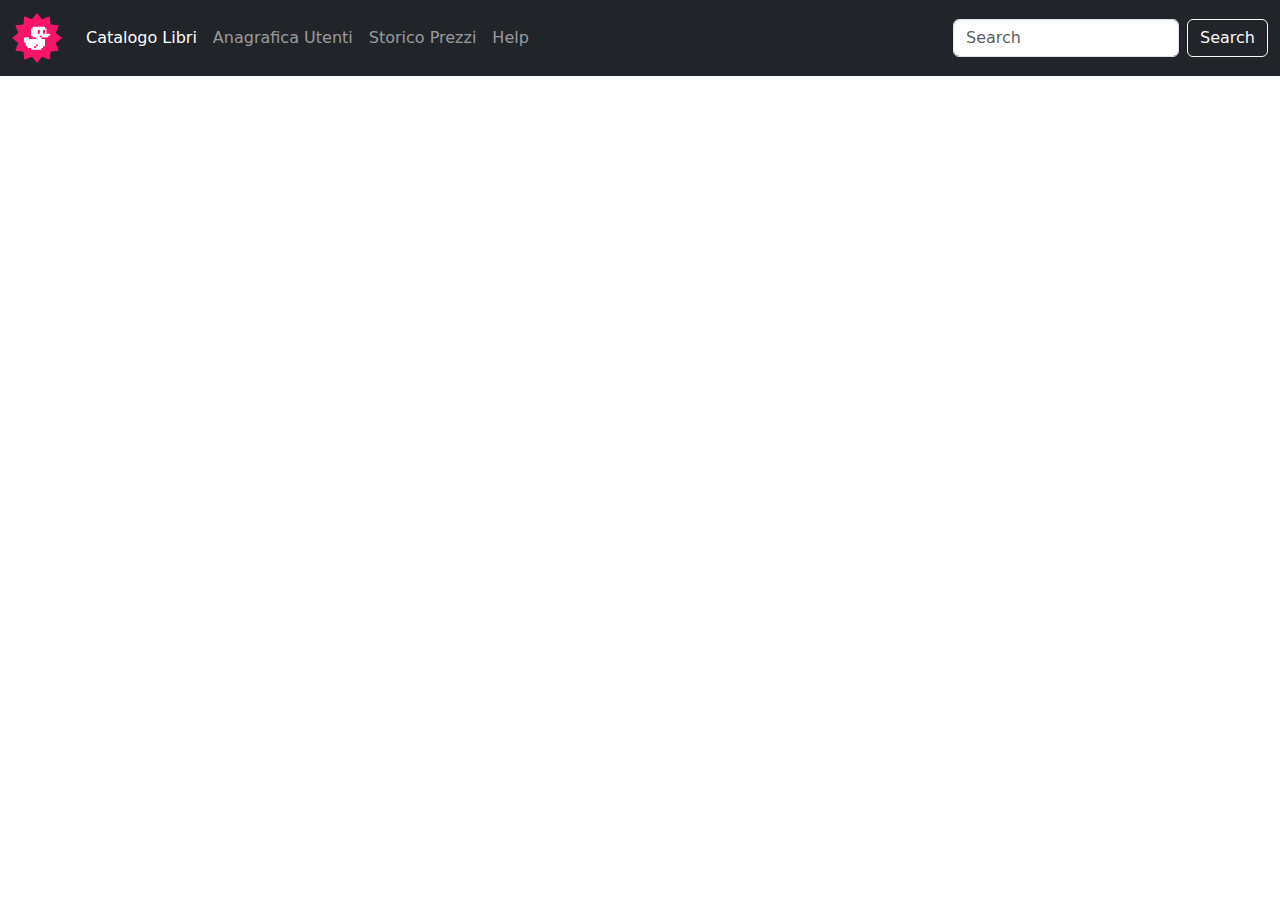
==== index.html @ e8dc895c "feat: added header" ====
<!DOCTYPE html>
<html lang="en">

<head>
    <meta charset="UTF-8">
    <meta name="viewport" content="width=device-width, initial-scale=1.0">
    <title>Bootstrap Dashboard</title>

    <!-- Bootstrap Style Sheet-->
    <link href="https://cdn.jsdelivr.net/npm/bootstrap@5.3.3/dist/css/bootstrap.min.css" rel="stylesheet"
        integrity="sha384-QWTKZyjpPEjISv5WaRU9OFeRpok6YctnYmDr5pNlyT2bRjXh0JMhjY6hW+ALEwIH" crossorigin="anonymous">
    <!-- My Style Sheet-->
    <link rel="stylesheet" href="css/style.css">
</head>

<body>

    <header>
        <nav class="navbar navbar-expand-lg bg-dark navbar-dark">
            <div class="container-fluid">
                <a class="navbar-brand" href="#"><img class="ac-w-logo" src="img/duck.png" alt="logo"></a>
                <button class="navbar-toggler" type="button" data-bs-toggle="collapse"
                    data-bs-target="#navbarSupportedContent" aria-controls="navbarSupportedContent"
                    aria-expanded="false" aria-label="Toggle navigation">
                    <span class="navbar-toggler-icon"></span>
                </button>
                <div class="collapse navbar-collapse" id="navbarSupportedContent">
                    <ul class="navbar-nav me-auto mb-2 mb-lg-0">
                        <li class="nav-item">
                            <a class="nav-link active" aria-current="page" href="#">Catalogo Libri</a>
                        </li>
                        <li class="nav-item">
                            <a class="nav-link" href="#">Anagrafica Utenti</a>
                        </li>
                        <li class="nav-item">
                            <a class="nav-link">Storico Prezzi</a>
                        </li>
                        <li class="nav-item">
                            <a class="nav-link">Help</a>
                        </li>
                    </ul>
                    <form class="d-flex" role="search">
                        <input class="form-control me-2" type="search" placeholder="Search" aria-label="Search">
                        <button class="btn btn-outline-light" type="submit">Search</button>
                    </form>
                </div>
            </div>
        </nav>

    </header>

    <main></main>


    <script src="https://cdn.jsdelivr.net/npm/bootstrap@5.3.3/dist/js/bootstrap.bundle.min.js"
        integrity="sha384-YvpcrYf0tY3lHB60NNkmXc5s9fDVZLESaAA55NDzOxhy9GkcIdslK1eN7N6jIeHz"
        crossorigin="anonymous"></script>
</body>

</html>
---- css/style.css ----
.ac-w-logo{
    width: 50px;
}
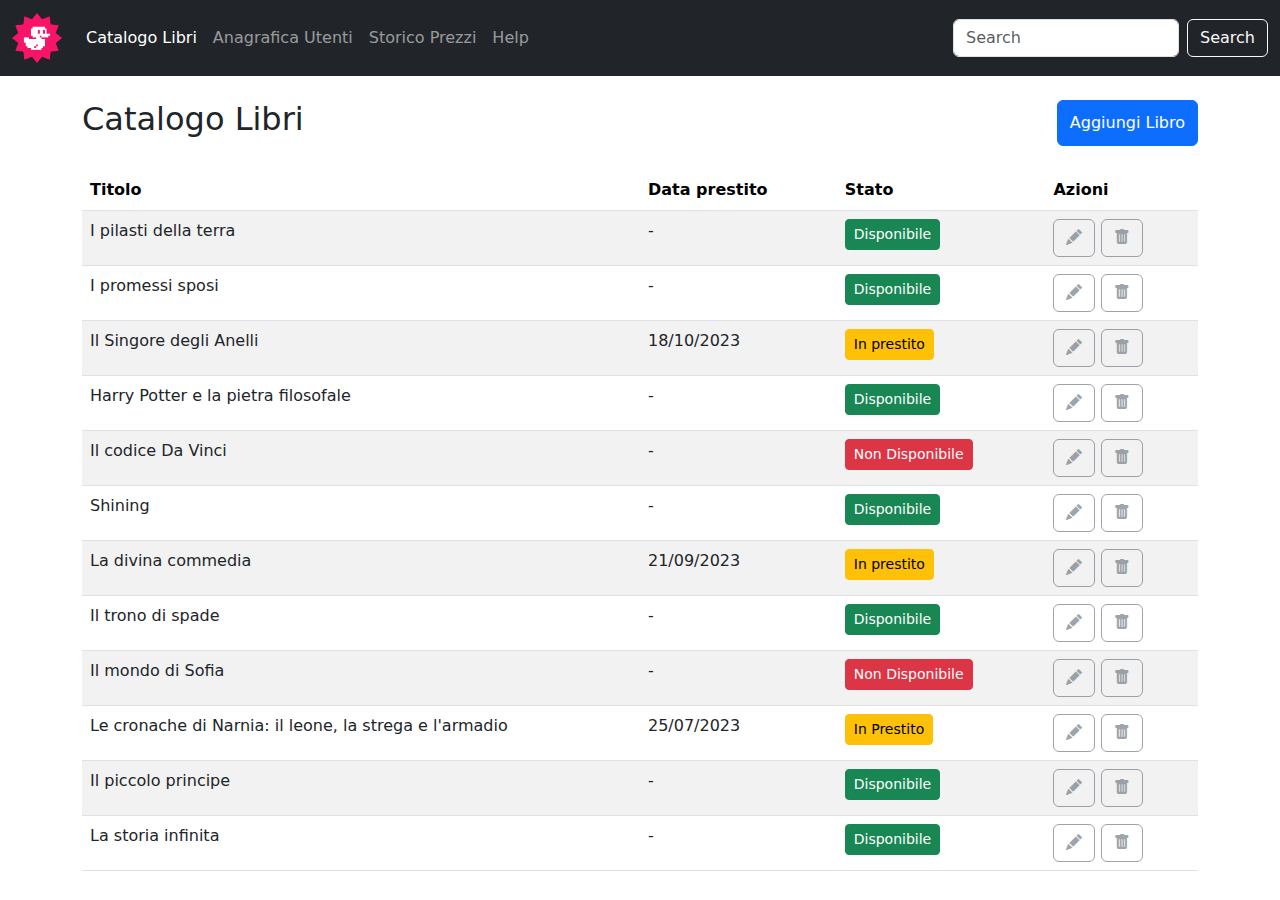
==== commit 2ed0bc69: "feat: added table in main" ====
--- a/index.html
+++ b/index.html
@@ -9,12 +9,16 @@
     <!-- Bootstrap Style Sheet-->
     <link href="https://cdn.jsdelivr.net/npm/bootstrap@5.3.3/dist/css/bootstrap.min.css" rel="stylesheet"
         integrity="sha384-QWTKZyjpPEjISv5WaRU9OFeRpok6YctnYmDr5pNlyT2bRjXh0JMhjY6hW+ALEwIH" crossorigin="anonymous">
+    <!-- Bootstrap Icon -->
+
+    <link rel="stylesheet" href="https://cdn.jsdelivr.net/npm/bootstrap-icons/font/bootstrap-icons.css">
     <!-- My Style Sheet-->
     <link rel="stylesheet" href="css/style.css">
 </head>
 
 <body>
 
+    <!-- Header con una navbar component di bootstrap, l'altezza è regolata dalla dimensione del logo con la classe personalizzata ac-w-logo -->
     <header>
         <nav class="navbar navbar-expand-lg bg-dark navbar-dark">
             <div class="container-fluid">
@@ -46,10 +50,168 @@
                 </div>
             </div>
         </nav>
-
     </header>
 
-    <main></main>
+
+    <!-- Main è composta da una lista e due elementi "TODO" e "F.A.Q."-->
+    <main>
+        <section class="my-4">
+            <div class="container">
+                <div class="d-flex justify-content-between">
+                    <h2 class="fw-normal">Catalogo Libri</h2>
+                    <button type="button" class="btn btn-primary">Aggiungi Libro</button>
+                </div>
+            </div>
+        </section>
+
+        <div class="container">
+            <table class="table table-striped">
+                <thead>
+                    <tr>
+                        <th scope="col">Titolo</th>
+                        <th class="d-none d-md-table-cell" scope="col">Data prestito</th>
+                        <th scope="col">Stato</th>
+                        <th scope="col">Azioni</th>
+                    </tr>
+                </thead>
+                <tbody class="fw-normal">
+                    <tr>
+                        <th class="text-dark fw-normal w-50" scope="row">I pilasti della terra</th>
+                        <td class="d-none d-md-table-cell text-dark fw-normal">-</td>
+                        <td><button type="button" class="btn btn-sm btn-success">Disponibile</button></td>
+                        <td>
+                            <button type="button" class="btn btn-outline-secondary" disabled><i
+                                    class="bi bi-pencil-fill"></i></button>
+                            <button type="button" class="btn btn-outline-secondary" disabled><i
+                                    class="bi bi-trash-fill"></i></button>
+                        </td>
+                    </tr>
+                    <tr>
+                        <th class="text-dark fw-normal w-50" scope="row">I promessi sposi</th>
+                        <td class="d-none d-md-table-cell text-dark fw-normal">-</td>
+                        <td><button type="button" class="btn btn-sm btn-success">Disponibile</button></td>
+                        <td>
+                            <button type="button" class="btn btn-outline-secondary" disabled><i
+                                    class="bi bi-pencil-fill"></i></button>
+                            <button type="button" class="btn btn-outline-secondary" disabled><i
+                                    class="bi bi-trash-fill"></i></button>
+                        </td>
+                    </tr>
+                    <tr>
+                        <th class="text-dark fw-normal w-50" scope="row">Il Singore degli Anelli</th>
+                        <td class="d-none d-md-table-cell text-dark fw-normal">18/10/2023</td>
+                        <td><button type="button" class="btn btn-sm btn-warning">In prestito</button></td>
+                        <td>
+                            <button type="button" class="btn btn-outline-secondary" disabled><i
+                                    class="bi bi-pencil-fill"></i></button>
+                            <button type="button" class="btn btn-outline-secondary" disabled><i
+                                    class="bi bi-trash-fill"></i></button>
+                        </td>
+                    </tr>
+                    <tr>
+                        <th class="text-dark fw-normal w-50" scope="row">Harry Potter e la pietra filosofale</th>
+                        <td class="d-none d-md-table-cell text-dark fw-normal">-</td>
+                        <td><button type="button" class="btn btn-sm btn-success">Disponibile</button></td>
+                        <td>
+                            <button type="button" class="btn btn-outline-secondary" disabled><i
+                                    class="bi bi-pencil-fill"></i></button>
+                            <button type="button" class="btn btn-outline-secondary" disabled><i
+                                    class="bi bi-trash-fill"></i></button>
+                        </td>
+                    </tr>
+                    <tr>
+                        <th class="text-dark fw-normal w-50" scope="row">Il codice Da Vinci</th>
+                        <td class="d-none d-md-table-cell text-dark fw-normal">-</td>
+                        <td><button type="button" class="btn btn-sm btn-danger">Non Disponibile</button></td>
+                        <td>
+                            <button type="button" class="btn btn-outline-secondary" disabled><i
+                                    class="bi bi-pencil-fill"></i></button>
+                            <button type="button" class="btn btn-outline-secondary" disabled><i
+                                    class="bi bi-trash-fill"></i></button>
+                        </td>
+                    </tr>
+                    <tr>
+                        <th class="text-dark fw-normal w-50" scope="row">Shining</th>
+                        <td class="d-none d-md-table-cell text-dark fw-normal">-</td>
+                        <td><button type="button" class="btn btn-sm btn-success">Disponibile</button></td>
+                        <td>
+                            <button type="button" class="btn btn-outline-secondary" disabled><i
+                                    class="bi bi-pencil-fill"></i></button>
+                            <button type="button" class="btn btn-outline-secondary" disabled><i
+                                    class="bi bi-trash-fill"></i></button>
+                        </td>
+                    </tr>
+                    <tr>
+                        <th class="text-dark fw-normal w-50" scope="row">La divina commedia</th>
+                        <td class="d-none d-md-table-cell text-dark fw-normal">21/09/2023</td>
+                        <td><button type="button" class="btn btn-sm btn-warning">In prestito</button></td>
+                        <td>
+                            <button type="button" class="btn btn-outline-secondary" disabled><i
+                                    class="bi bi-pencil-fill"></i></button>
+                            <button type="button" class="btn btn-outline-secondary" disabled><i
+                                    class="bi bi-trash-fill"></i></button>
+                        </td>
+                    </tr>
+                    <tr>
+                        <th class="text-dark fw-normal w-50" scope="row">Il trono di spade</th>
+                        <td class="d-none d-md-table-cell text-dark fw-normal">-</td>
+                        <td><button type="button" class="btn btn-sm btn-success">Disponibile</button></td>
+                        <td>
+                            <button type="button" class="btn btn-outline-secondary" disabled><i
+                                    class="bi bi-pencil-fill"></i></button>
+                            <button type="button" class="btn btn-outline-secondary" disabled><i
+                                    class="bi bi-trash-fill"></i></button>
+                        </td>
+                    </tr>
+                    <tr>
+                        <th class="text-dark fw-normal w-50" scope="row">Il mondo di Sofia</th>
+                        <td class="d-none d-md-table-cell text-dark fw-normal">-</td>
+                        <td><button type="button" class="btn btn-sm btn-danger">Non Disponibile</button></td>
+                        <td>
+                            <button type="button" class="btn btn-outline-secondary" disabled><i
+                                    class="bi bi-pencil-fill"></i></button>
+                            <button type="button" class="btn btn-outline-secondary" disabled><i
+                                    class="bi bi-trash-fill"></i></button>
+                        </td>
+                    </tr>
+                    <tr>
+                        <th class="text-dark fw-normal w-50" scope="row">Le cronache di Narnia: il leone, la strega e l'armadio</th>
+                        <td class="d-none d-md-table-cell text-dark fw-normal">25/07/2023</td>
+                        <td><button type="button" class="btn btn-sm btn-warning">In Prestito</button></td>
+                        <td>
+                            <button type="button" class="btn btn-outline-secondary" disabled><i
+                                    class="bi bi-pencil-fill"></i></button>
+                            <button type="button" class="btn btn-outline-secondary" disabled><i
+                                    class="bi bi-trash-fill"></i></button>
+                        </td>
+                    </tr>
+                    <tr>
+                        <th class="text-dark fw-normal w-50" scope="row">Il piccolo principe</th>
+                        <td class="d-none d-md-table-cell text-dark fw-normal">-</td>
+                        <td><button type="button" class="btn btn-sm btn-success">Disponibile</button></td>
+                        <td>
+                            <button type="button" class="btn btn-outline-secondary" disabled><i
+                                    class="bi bi-pencil-fill"></i></button>
+                            <button type="button" class="btn btn-outline-secondary" disabled><i
+                                    class="bi bi-trash-fill"></i></button>
+                        </td>
+                    </tr>
+                    <tr>
+                        <th class="text-dark fw-normal w-50" scope="row">La storia infinita</th>
+                        <td class="d-none d-md-table-cell text-dark fw-normal">-</td>
+                        <td><button type="button" class="btn btn-sm btn-success">Disponibile</button></td>
+                        <td>
+                            <button type="button" class="btn btn-outline-secondary" disabled><i
+                                    class="bi bi-pencil-fill"></i></button>
+                            <button type="button" class="btn btn-outline-secondary" disabled><i
+                                    class="bi bi-trash-fill"></i></button>
+                        </td>
+                    </tr>
+                </tbody>
+            </table>
+        </div>
+
+    </main>
 
 
     <script src="https://cdn.jsdelivr.net/npm/bootstrap@5.3.3/dist/js/bootstrap.bundle.min.js"
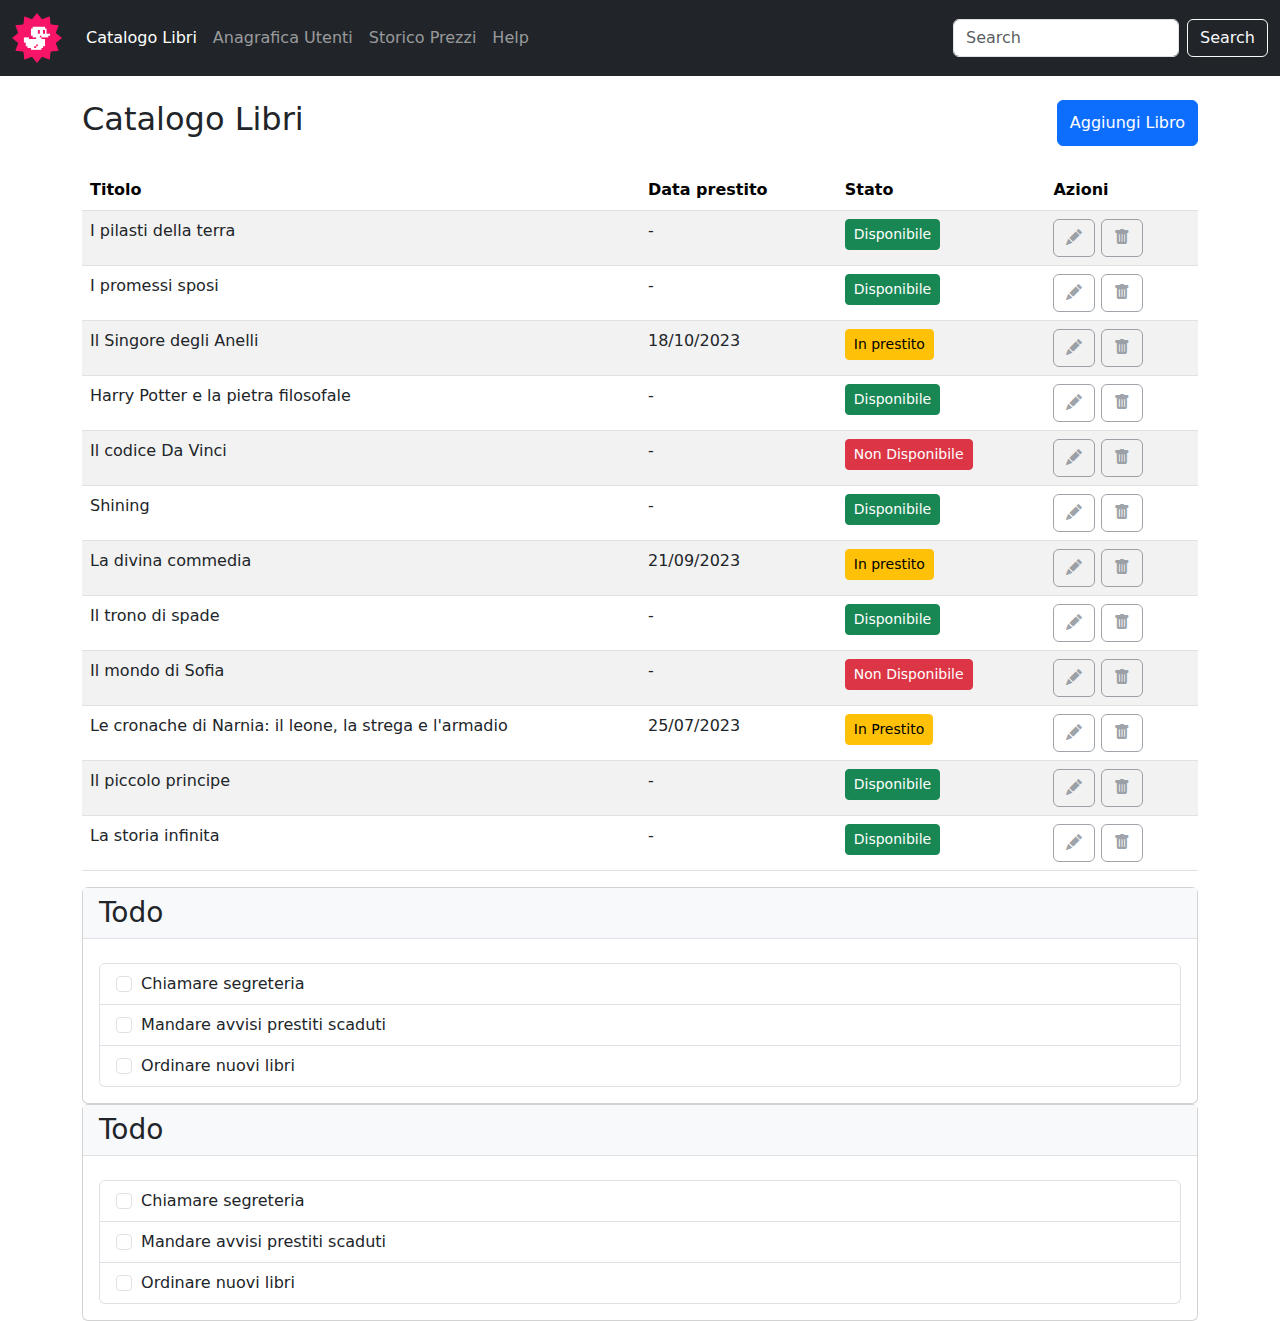
==== commit 5764af11: "feat: added todo section" ====
--- a/index.html
+++ b/index.html
@@ -64,6 +64,7 @@
             </div>
         </section>
 
+        <!--Tabella-->
         <div class="container">
             <table class="table table-striped">
                 <thead>
@@ -175,7 +176,8 @@
                         </td>
                     </tr>
                     <tr>
-                        <th class="text-dark fw-normal w-50" scope="row">Le cronache di Narnia: il leone, la strega e l'armadio</th>
+                        <th class="text-dark fw-normal w-50" scope="row">Le cronache di Narnia: il leone, la strega e
+                            l'armadio</th>
                         <td class="d-none d-md-table-cell text-dark fw-normal">25/07/2023</td>
                         <td><button type="button" class="btn btn-sm btn-warning">In Prestito</button></td>
                         <td>
@@ -210,6 +212,60 @@
                 </tbody>
             </table>
         </div>
+
+        <!--Todo-->
+        <section>
+            <div class="container">
+                <div class="card">
+                    <h3 class="px-3 py-2 bg-body-tertiary border-bottom">Todo</h3>
+                    <div class="card-body">
+                        <ul class="list-group">
+                            <li class="list-group-item">
+                                <input class="form-check-input me-1" type="checkbox" value="" id="firstCheckbox">
+                                <label class="form-check-label" for="firstCheckbox">Chiamare segreteria</label>
+                            </li>
+                            <li class="list-group-item">
+                                <input class="form-check-input me-1" type="checkbox" value="" id="secondCheckbox">
+                                <label class="form-check-label" for="secondCheckbox">Mandare avvisi prestiti
+                                    scaduti</label>
+                            </li>
+                            <li class="list-group-item">
+                                <input class="form-check-input me-1" type="checkbox" value="" id="thirdCheckbox">
+                                <label class="form-check-label" for="thirdCheckbox">Ordinare nuovi libri</label>
+                            </li>
+                        </ul>
+                    </div>
+                </div>
+            </div>
+        </section>
+
+        <!--FAQ-->
+
+        <section>
+            <div class="container">
+                <div class="card">
+                    <h3 class="px-3 py-2 bg-body-tertiary border-bottom">Todo</h3>
+                    <div class="card-body">
+                        <ul class="list-group">
+                            <li class="list-group-item">
+                                <input class="form-check-input me-1" type="checkbox" value="" id="firstCheckbox">
+                                <label class="form-check-label" for="firstCheckbox">Chiamare segreteria</label>
+                            </li>
+                            <li class="list-group-item">
+                                <input class="form-check-input me-1" type="checkbox" value="" id="secondCheckbox">
+                                <label class="form-check-label" for="secondCheckbox">Mandare avvisi prestiti
+                                    scaduti</label>
+                            </li>
+                            <li class="list-group-item">
+                                <input class="form-check-input me-1" type="checkbox" value="" id="thirdCheckbox">
+                                <label class="form-check-label" for="thirdCheckbox">Ordinare nuovi libri</label>
+                            </li>
+                        </ul>
+                    </div>
+                </div>
+            </div>
+        </section>
+
 
     </main>
 
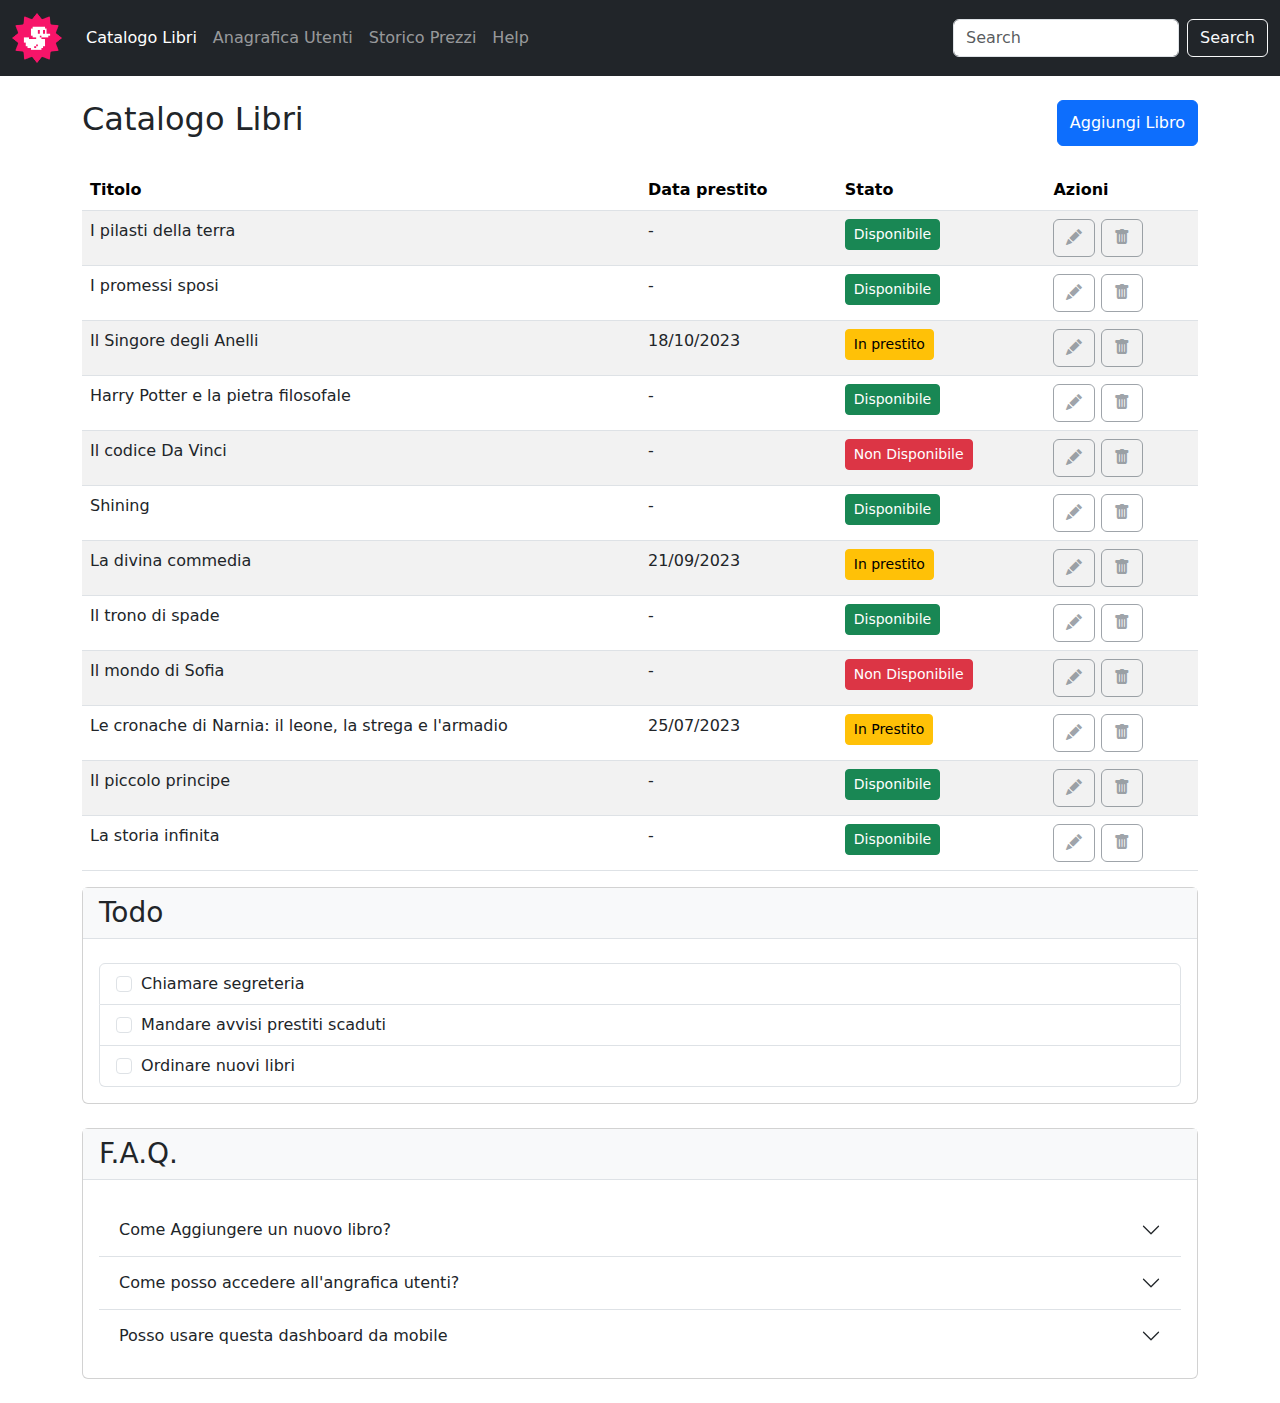
==== commit 1a2e5ec8: "feat: added f.a.q section" ====
--- a/index.html
+++ b/index.html
@@ -217,7 +217,7 @@
         <section>
             <div class="container">
                 <div class="card">
-                    <h3 class="px-3 py-2 bg-body-tertiary border-bottom">Todo</h3>
+                    <h3 class="px-3 py-2 bg-body-tertiary border-bottom fw-normal">Todo</h3>
                     <div class="card-body">
                         <ul class="list-group">
                             <li class="list-group-item">
@@ -241,26 +241,43 @@
 
         <!--FAQ-->
 
-        <section>
+        <section class="my-4">
             <div class="container">
                 <div class="card">
-                    <h3 class="px-3 py-2 bg-body-tertiary border-bottom">Todo</h3>
+                    <h3 class="px-3 py-2 bg-body-tertiary border-bottom fw-normal">F.A.Q.</h3>
                     <div class="card-body">
-                        <ul class="list-group">
-                            <li class="list-group-item">
-                                <input class="form-check-input me-1" type="checkbox" value="" id="firstCheckbox">
-                                <label class="form-check-label" for="firstCheckbox">Chiamare segreteria</label>
-                            </li>
-                            <li class="list-group-item">
-                                <input class="form-check-input me-1" type="checkbox" value="" id="secondCheckbox">
-                                <label class="form-check-label" for="secondCheckbox">Mandare avvisi prestiti
-                                    scaduti</label>
-                            </li>
-                            <li class="list-group-item">
-                                <input class="form-check-input me-1" type="checkbox" value="" id="thirdCheckbox">
-                                <label class="form-check-label" for="thirdCheckbox">Ordinare nuovi libri</label>
-                            </li>
-                        </ul>
+                        <div class="accordion accordion-flush" id="accordionFlushExample">
+                            <div class="accordion-item">
+                              <h2 class="accordion-header">
+                                <button class="accordion-button collapsed" type="button" data-bs-toggle="collapse" data-bs-target="#flush-collapseOne" aria-expanded="false" aria-controls="flush-collapseOne">
+                                  Come Aggiungere un nuovo libro?
+                                </button>
+                              </h2>
+                              <div id="flush-collapseOne" class="accordion-collapse collapse" data-bs-parent="#accordionFlushExample">
+                                <div class="accordion-body">Placeholder content for this accordion, which is intended to demonstrate the <code>.accordion-flush</code> class. This is the first item's accordion body.</div>
+                              </div>
+                            </div>
+                            <div class="accordion-item">
+                              <h2 class="accordion-header">
+                                <button class="accordion-button collapsed" type="button" data-bs-toggle="collapse" data-bs-target="#flush-collapseTwo" aria-expanded="false" aria-controls="flush-collapseTwo">
+                                  Come posso accedere all'angrafica utenti? 
+                                </button>
+                              </h2>
+                              <div id="flush-collapseTwo" class="accordion-collapse collapse" data-bs-parent="#accordionFlushExample">
+                                <div class="accordion-body">Placeholder content for this accordion, which is intended to demonstrate the <code>.accordion-flush</code> class. This is the second item's accordion body. Let's imagine this being filled with some actual content.</div>
+                              </div>
+                            </div>
+                            <div class="accordion-item">
+                              <h2 class="accordion-header">
+                                <button class="accordion-button collapsed" type="button" data-bs-toggle="collapse" data-bs-target="#flush-collapseThree" aria-expanded="false" aria-controls="flush-collapseThree">
+                                  Posso usare questa dashboard da mobile
+                                </button>
+                              </h2>
+                              <div id="flush-collapseThree" class="accordion-collapse collapse" data-bs-parent="#accordionFlushExample">
+                                <div class="accordion-body">Si.</div>
+                              </div>
+                            </div>
+                          </div>
                     </div>
                 </div>
             </div>
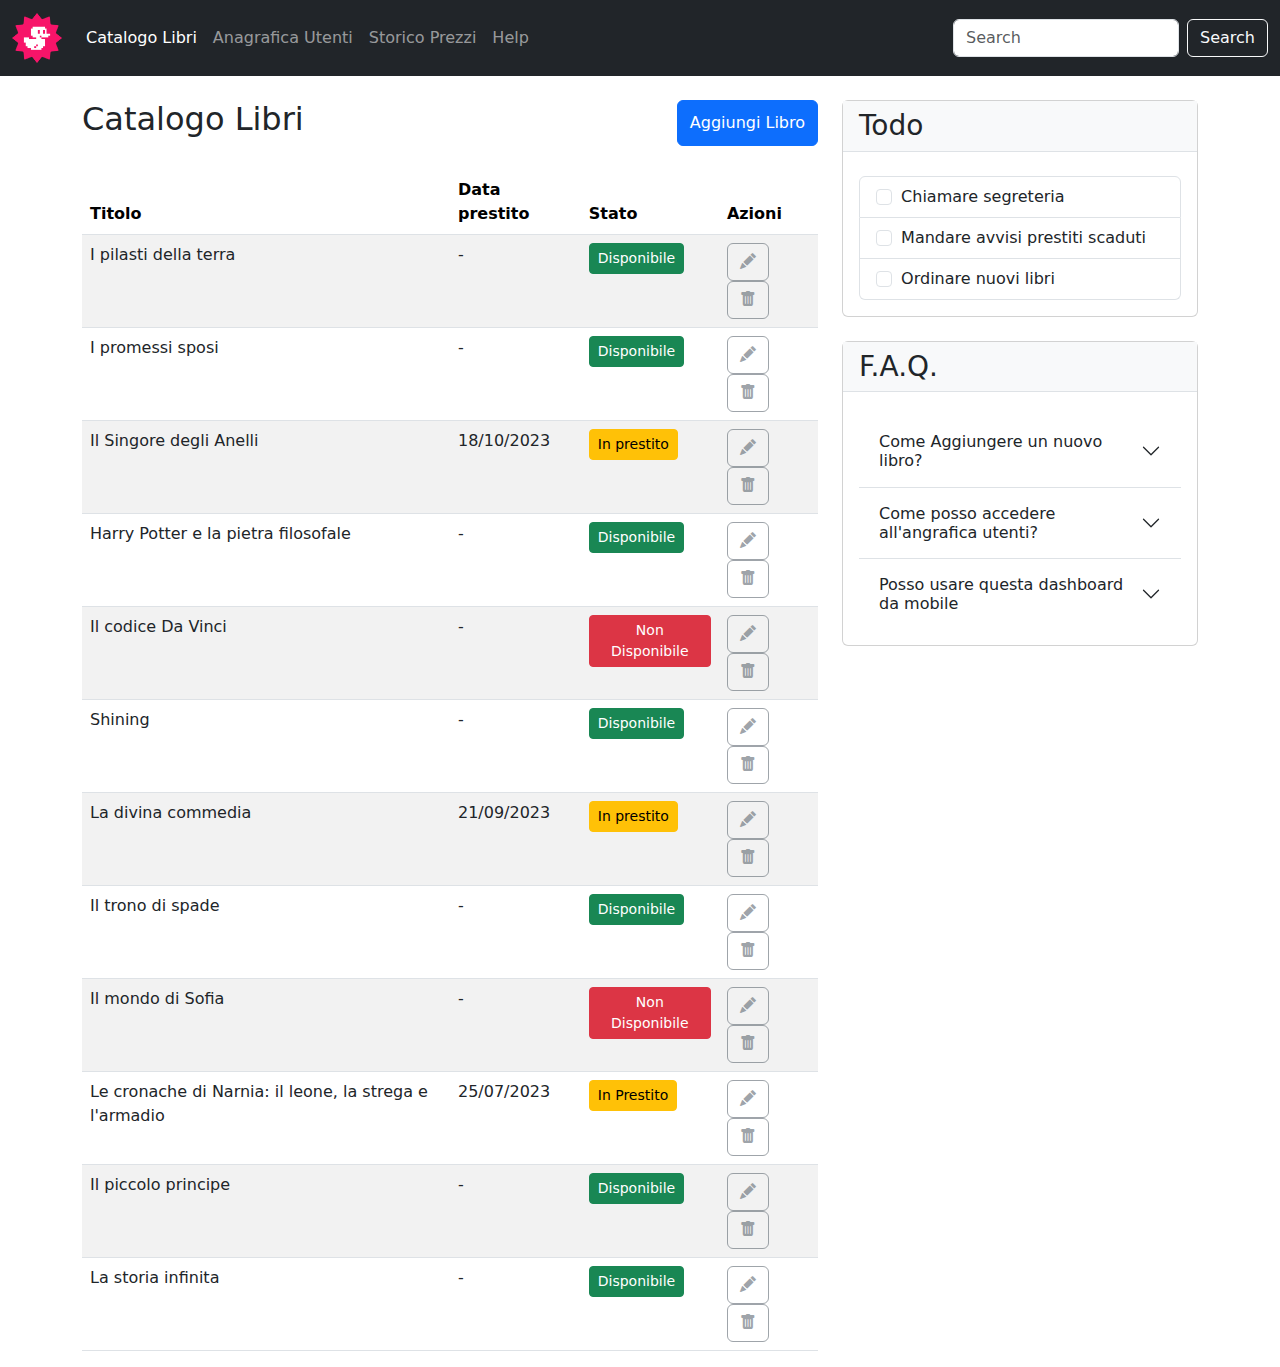
==== commit 805c593a: "feat: added responsive for lg breakpoints" ====
--- a/index.html
+++ b/index.html
@@ -53,237 +53,261 @@
     </header>
 
 
-    <!-- Main è composta da una lista e due elementi "TODO" e "F.A.Q."-->
+    <!-- Main è composta da una lista e due elementi "TODO" e "F.A.Q, divisi in due elementi col per avere in modalità lg gli elementi affiancati"-->
     <main>
-        <section class="my-4">
-            <div class="container">
-                <div class="d-flex justify-content-between">
-                    <h2 class="fw-normal">Catalogo Libri</h2>
-                    <button type="button" class="btn btn-primary">Aggiungi Libro</button>
+        <div class="container">
+            <div class="row">
+
+                <div class="col-lg">
+                    <section class="my-4">
+                        <div class="d-flex justify-content-between">
+                            <h2 class="fw-normal">Catalogo Libri</h2>
+                            <button type="button" class="btn btn-primary">Aggiungi Libro</button>
+                        </div>
+                    </section>
+
+                    <!--Tabella-->
+                    <table class="table table-striped">
+                        <thead>
+                            <tr>
+                                <th scope="col">Titolo</th>
+                                <th class="d-none d-md-table-cell" scope="col">Data prestito</th>
+                                <th scope="col">Stato</th>
+                                <th scope="col">Azioni</th>
+                            </tr>
+                        </thead>
+                        <tbody class="fw-normal">
+                            <tr>
+                                <th class="text-dark fw-normal w-50" scope="row">I pilasti della terra</th>
+                                <td class="d-none d-md-table-cell text-dark fw-normal">-</td>
+                                <td><button type="button" class="btn btn-sm btn-success">Disponibile</button></td>
+                                <td>
+                                    <button type="button" class="btn btn-outline-secondary" disabled><i
+                                            class="bi bi-pencil-fill"></i></button>
+                                    <button type="button" class="btn btn-outline-secondary" disabled><i
+                                            class="bi bi-trash-fill"></i></button>
+                                </td>
+                            </tr>
+                            <tr>
+                                <th class="text-dark fw-normal w-50" scope="row">I promessi sposi</th>
+                                <td class="d-none d-md-table-cell text-dark fw-normal">-</td>
+                                <td><button type="button" class="btn btn-sm btn-success">Disponibile</button></td>
+                                <td>
+                                    <button type="button" class="btn btn-outline-secondary" disabled><i
+                                            class="bi bi-pencil-fill"></i></button>
+                                    <button type="button" class="btn btn-outline-secondary" disabled><i
+                                            class="bi bi-trash-fill"></i></button>
+                                </td>
+                            </tr>
+                            <tr>
+                                <th class="text-dark fw-normal w-50" scope="row">Il Singore degli Anelli</th>
+                                <td class="d-none d-md-table-cell text-dark fw-normal">18/10/2023</td>
+                                <td><button type="button" class="btn btn-sm btn-warning">In prestito</button></td>
+                                <td>
+                                    <button type="button" class="btn btn-outline-secondary" disabled><i
+                                            class="bi bi-pencil-fill"></i></button>
+                                    <button type="button" class="btn btn-outline-secondary" disabled><i
+                                            class="bi bi-trash-fill"></i></button>
+                                </td>
+                            </tr>
+                            <tr>
+                                <th class="text-dark fw-normal w-50" scope="row">Harry Potter e la pietra filosofale
+                                </th>
+                                <td class="d-none d-md-table-cell text-dark fw-normal">-</td>
+                                <td><button type="button" class="btn btn-sm btn-success">Disponibile</button></td>
+                                <td>
+                                    <button type="button" class="btn btn-outline-secondary" disabled><i
+                                            class="bi bi-pencil-fill"></i></button>
+                                    <button type="button" class="btn btn-outline-secondary" disabled><i
+                                            class="bi bi-trash-fill"></i></button>
+                                </td>
+                            </tr>
+                            <tr>
+                                <th class="text-dark fw-normal w-50" scope="row">Il codice Da Vinci</th>
+                                <td class="d-none d-md-table-cell text-dark fw-normal">-</td>
+                                <td><button type="button" class="btn btn-sm btn-danger">Non Disponibile</button></td>
+                                <td>
+                                    <button type="button" class="btn btn-outline-secondary" disabled><i
+                                            class="bi bi-pencil-fill"></i></button>
+                                    <button type="button" class="btn btn-outline-secondary" disabled><i
+                                            class="bi bi-trash-fill"></i></button>
+                                </td>
+                            </tr>
+                            <tr>
+                                <th class="text-dark fw-normal w-50" scope="row">Shining</th>
+                                <td class="d-none d-md-table-cell text-dark fw-normal">-</td>
+                                <td><button type="button" class="btn btn-sm btn-success">Disponibile</button></td>
+                                <td>
+                                    <button type="button" class="btn btn-outline-secondary" disabled><i
+                                            class="bi bi-pencil-fill"></i></button>
+                                    <button type="button" class="btn btn-outline-secondary" disabled><i
+                                            class="bi bi-trash-fill"></i></button>
+                                </td>
+                            </tr>
+                            <tr>
+                                <th class="text-dark fw-normal w-50" scope="row">La divina commedia</th>
+                                <td class="d-none d-md-table-cell text-dark fw-normal">21/09/2023</td>
+                                <td><button type="button" class="btn btn-sm btn-warning">In prestito</button></td>
+                                <td>
+                                    <button type="button" class="btn btn-outline-secondary" disabled><i
+                                            class="bi bi-pencil-fill"></i></button>
+                                    <button type="button" class="btn btn-outline-secondary" disabled><i
+                                            class="bi bi-trash-fill"></i></button>
+                                </td>
+                            </tr>
+                            <tr>
+                                <th class="text-dark fw-normal w-50" scope="row">Il trono di spade</th>
+                                <td class="d-none d-md-table-cell text-dark fw-normal">-</td>
+                                <td><button type="button" class="btn btn-sm btn-success">Disponibile</button></td>
+                                <td>
+                                    <button type="button" class="btn btn-outline-secondary" disabled><i
+                                            class="bi bi-pencil-fill"></i></button>
+                                    <button type="button" class="btn btn-outline-secondary" disabled><i
+                                            class="bi bi-trash-fill"></i></button>
+                                </td>
+                            </tr>
+                            <tr>
+                                <th class="text-dark fw-normal w-50" scope="row">Il mondo di Sofia</th>
+                                <td class="d-none d-md-table-cell text-dark fw-normal">-</td>
+                                <td><button type="button" class="btn btn-sm btn-danger">Non Disponibile</button></td>
+                                <td>
+                                    <button type="button" class="btn btn-outline-secondary" disabled><i
+                                            class="bi bi-pencil-fill"></i></button>
+                                    <button type="button" class="btn btn-outline-secondary" disabled><i
+                                            class="bi bi-trash-fill"></i></button>
+                                </td>
+                            </tr>
+                            <tr>
+                                <th class="text-dark fw-normal w-50" scope="row">Le cronache di Narnia: il leone, la
+                                    strega
+                                    e
+                                    l'armadio</th>
+                                <td class="d-none d-md-table-cell text-dark fw-normal">25/07/2023</td>
+                                <td><button type="button" class="btn btn-sm btn-warning">In Prestito</button></td>
+                                <td>
+                                    <button type="button" class="btn btn-outline-secondary" disabled><i
+                                            class="bi bi-pencil-fill"></i></button>
+                                    <button type="button" class="btn btn-outline-secondary" disabled><i
+                                            class="bi bi-trash-fill"></i></button>
+                                </td>
+                            </tr>
+                            <tr>
+                                <th class="text-dark fw-normal w-50" scope="row">Il piccolo principe</th>
+                                <td class="d-none d-md-table-cell text-dark fw-normal">-</td>
+                                <td><button type="button" class="btn btn-sm btn-success">Disponibile</button></td>
+                                <td>
+                                    <button type="button" class="btn btn-outline-secondary" disabled><i
+                                            class="bi bi-pencil-fill"></i></button>
+                                    <button type="button" class="btn btn-outline-secondary" disabled><i
+                                            class="bi bi-trash-fill"></i></button>
+                                </td>
+                            </tr>
+                            <tr>
+                                <th class="text-dark fw-normal w-50" scope="row">La storia infinita</th>
+                                <td class="d-none d-md-table-cell text-dark fw-normal">-</td>
+                                <td><button type="button" class="btn btn-sm btn-success">Disponibile</button></td>
+                                <td>
+                                    <button type="button" class="btn btn-outline-secondary" disabled><i
+                                            class="bi bi-pencil-fill"></i></button>
+                                    <button type="button" class="btn btn-outline-secondary" disabled><i
+                                            class="bi bi-trash-fill"></i></button>
+                                </td>
+                            </tr>
+                        </tbody>
+                    </table>
+                </div>
+
+
+                <div class="col-lg-4 my-lg-4">
+                    <!--Todo-->
+                    <section>
+                        <div class="card">
+                            <h3 class="px-3 py-2 bg-body-tertiary border-bottom fw-normal">Todo</h3>
+                            <div class="card-body">
+                                <ul class="list-group">
+                                    <li class="list-group-item">
+                                        <input class="form-check-input me-1" type="checkbox" value=""
+                                            id="firstCheckbox">
+                                        <label class="form-check-label" for="firstCheckbox">Chiamare segreteria</label>
+                                    </li>
+                                    <li class="list-group-item">
+                                        <input class="form-check-input me-1" type="checkbox" value=""
+                                            id="secondCheckbox">
+                                        <label class="form-check-label" for="secondCheckbox">Mandare avvisi prestiti
+                                            scaduti</label>
+                                    </li>
+                                    <li class="list-group-item">
+                                        <input class="form-check-input me-1" type="checkbox" value=""
+                                            id="thirdCheckbox">
+                                        <label class="form-check-label" for="thirdCheckbox">Ordinare nuovi libri</label>
+                                    </li>
+                                </ul>
+                            </div>
+                        </div>
+                    </section>
+
+                    <!--FAQ-->
+
+                    <section class="my-4">
+                        <div class="card">
+                            <h3 class="px-3 py-2 bg-body-tertiary border-bottom fw-normal">F.A.Q.</h3>
+                            <div class="card-body">
+                                <div class="accordion accordion-flush" id="accordionFlushExample">
+                                    <div class="accordion-item">
+                                        <h2 class="accordion-header">
+                                            <button class="accordion-button collapsed" type="button"
+                                                data-bs-toggle="collapse" data-bs-target="#flush-collapseOne"
+                                                aria-expanded="false" aria-controls="flush-collapseOne">
+                                                Come Aggiungere un nuovo libro?
+                                            </button>
+                                        </h2>
+                                        <div id="flush-collapseOne" class="accordion-collapse collapse"
+                                            data-bs-parent="#accordionFlushExample">
+                                            <div class="accordion-body">Placeholder content for this accordion, which is
+                                                intended to demonstrate the <code>.accordion-flush</code> class. This is
+                                                the
+                                                first item's accordion body.</div>
+                                        </div>
+                                    </div>
+                                    <div class="accordion-item">
+                                        <h2 class="accordion-header">
+                                            <button class="accordion-button collapsed" type="button"
+                                                data-bs-toggle="collapse" data-bs-target="#flush-collapseTwo"
+                                                aria-expanded="false" aria-controls="flush-collapseTwo">
+                                                Come posso accedere all'angrafica utenti?
+                                            </button>
+                                        </h2>
+                                        <div id="flush-collapseTwo" class="accordion-collapse collapse"
+                                            data-bs-parent="#accordionFlushExample">
+                                            <div class="accordion-body">Placeholder content for this accordion, which is
+                                                intended to demonstrate the <code>.accordion-flush</code> class. This is
+                                                the
+                                                second item's accordion body. Let's imagine this being filled with some
+                                                actual
+                                                content.</div>
+                                        </div>
+                                    </div>
+                                    <div class="accordion-item">
+                                        <h2 class="accordion-header">
+                                            <button class="accordion-button collapsed" type="button"
+                                                data-bs-toggle="collapse" data-bs-target="#flush-collapseThree"
+                                                aria-expanded="false" aria-controls="flush-collapseThree">
+                                                Posso usare questa dashboard da mobile
+                                            </button>
+                                        </h2>
+                                        <div id="flush-collapseThree" class="accordion-collapse collapse"
+                                            data-bs-parent="#accordionFlushExample">
+                                            <div class="accordion-body">Si.</div>
+                                        </div>
+                                    </div>
+                                </div>
+                            </div>
+                        </div>
+                    </section>
+
                 </div>
             </div>
-        </section>
-
-        <!--Tabella-->
-        <div class="container">
-            <table class="table table-striped">
-                <thead>
-                    <tr>
-                        <th scope="col">Titolo</th>
-                        <th class="d-none d-md-table-cell" scope="col">Data prestito</th>
-                        <th scope="col">Stato</th>
-                        <th scope="col">Azioni</th>
-                    </tr>
-                </thead>
-                <tbody class="fw-normal">
-                    <tr>
-                        <th class="text-dark fw-normal w-50" scope="row">I pilasti della terra</th>
-                        <td class="d-none d-md-table-cell text-dark fw-normal">-</td>
-                        <td><button type="button" class="btn btn-sm btn-success">Disponibile</button></td>
-                        <td>
-                            <button type="button" class="btn btn-outline-secondary" disabled><i
-                                    class="bi bi-pencil-fill"></i></button>
-                            <button type="button" class="btn btn-outline-secondary" disabled><i
-                                    class="bi bi-trash-fill"></i></button>
-                        </td>
-                    </tr>
-                    <tr>
-                        <th class="text-dark fw-normal w-50" scope="row">I promessi sposi</th>
-                        <td class="d-none d-md-table-cell text-dark fw-normal">-</td>
-                        <td><button type="button" class="btn btn-sm btn-success">Disponibile</button></td>
-                        <td>
-                            <button type="button" class="btn btn-outline-secondary" disabled><i
-                                    class="bi bi-pencil-fill"></i></button>
-                            <button type="button" class="btn btn-outline-secondary" disabled><i
-                                    class="bi bi-trash-fill"></i></button>
-                        </td>
-                    </tr>
-                    <tr>
-                        <th class="text-dark fw-normal w-50" scope="row">Il Singore degli Anelli</th>
-                        <td class="d-none d-md-table-cell text-dark fw-normal">18/10/2023</td>
-                        <td><button type="button" class="btn btn-sm btn-warning">In prestito</button></td>
-                        <td>
-                            <button type="button" class="btn btn-outline-secondary" disabled><i
-                                    class="bi bi-pencil-fill"></i></button>
-                            <button type="button" class="btn btn-outline-secondary" disabled><i
-                                    class="bi bi-trash-fill"></i></button>
-                        </td>
-                    </tr>
-                    <tr>
-                        <th class="text-dark fw-normal w-50" scope="row">Harry Potter e la pietra filosofale</th>
-                        <td class="d-none d-md-table-cell text-dark fw-normal">-</td>
-                        <td><button type="button" class="btn btn-sm btn-success">Disponibile</button></td>
-                        <td>
-                            <button type="button" class="btn btn-outline-secondary" disabled><i
-                                    class="bi bi-pencil-fill"></i></button>
-                            <button type="button" class="btn btn-outline-secondary" disabled><i
-                                    class="bi bi-trash-fill"></i></button>
-                        </td>
-                    </tr>
-                    <tr>
-                        <th class="text-dark fw-normal w-50" scope="row">Il codice Da Vinci</th>
-                        <td class="d-none d-md-table-cell text-dark fw-normal">-</td>
-                        <td><button type="button" class="btn btn-sm btn-danger">Non Disponibile</button></td>
-                        <td>
-                            <button type="button" class="btn btn-outline-secondary" disabled><i
-                                    class="bi bi-pencil-fill"></i></button>
-                            <button type="button" class="btn btn-outline-secondary" disabled><i
-                                    class="bi bi-trash-fill"></i></button>
-                        </td>
-                    </tr>
-                    <tr>
-                        <th class="text-dark fw-normal w-50" scope="row">Shining</th>
-                        <td class="d-none d-md-table-cell text-dark fw-normal">-</td>
-                        <td><button type="button" class="btn btn-sm btn-success">Disponibile</button></td>
-                        <td>
-                            <button type="button" class="btn btn-outline-secondary" disabled><i
-                                    class="bi bi-pencil-fill"></i></button>
-                            <button type="button" class="btn btn-outline-secondary" disabled><i
-                                    class="bi bi-trash-fill"></i></button>
-                        </td>
-                    </tr>
-                    <tr>
-                        <th class="text-dark fw-normal w-50" scope="row">La divina commedia</th>
-                        <td class="d-none d-md-table-cell text-dark fw-normal">21/09/2023</td>
-                        <td><button type="button" class="btn btn-sm btn-warning">In prestito</button></td>
-                        <td>
-                            <button type="button" class="btn btn-outline-secondary" disabled><i
-                                    class="bi bi-pencil-fill"></i></button>
-                            <button type="button" class="btn btn-outline-secondary" disabled><i
-                                    class="bi bi-trash-fill"></i></button>
-                        </td>
-                    </tr>
-                    <tr>
-                        <th class="text-dark fw-normal w-50" scope="row">Il trono di spade</th>
-                        <td class="d-none d-md-table-cell text-dark fw-normal">-</td>
-                        <td><button type="button" class="btn btn-sm btn-success">Disponibile</button></td>
-                        <td>
-                            <button type="button" class="btn btn-outline-secondary" disabled><i
-                                    class="bi bi-pencil-fill"></i></button>
-                            <button type="button" class="btn btn-outline-secondary" disabled><i
-                                    class="bi bi-trash-fill"></i></button>
-                        </td>
-                    </tr>
-                    <tr>
-                        <th class="text-dark fw-normal w-50" scope="row">Il mondo di Sofia</th>
-                        <td class="d-none d-md-table-cell text-dark fw-normal">-</td>
-                        <td><button type="button" class="btn btn-sm btn-danger">Non Disponibile</button></td>
-                        <td>
-                            <button type="button" class="btn btn-outline-secondary" disabled><i
-                                    class="bi bi-pencil-fill"></i></button>
-                            <button type="button" class="btn btn-outline-secondary" disabled><i
-                                    class="bi bi-trash-fill"></i></button>
-                        </td>
-                    </tr>
-                    <tr>
-                        <th class="text-dark fw-normal w-50" scope="row">Le cronache di Narnia: il leone, la strega e
-                            l'armadio</th>
-                        <td class="d-none d-md-table-cell text-dark fw-normal">25/07/2023</td>
-                        <td><button type="button" class="btn btn-sm btn-warning">In Prestito</button></td>
-                        <td>
-                            <button type="button" class="btn btn-outline-secondary" disabled><i
-                                    class="bi bi-pencil-fill"></i></button>
-                            <button type="button" class="btn btn-outline-secondary" disabled><i
-                                    class="bi bi-trash-fill"></i></button>
-                        </td>
-                    </tr>
-                    <tr>
-                        <th class="text-dark fw-normal w-50" scope="row">Il piccolo principe</th>
-                        <td class="d-none d-md-table-cell text-dark fw-normal">-</td>
-                        <td><button type="button" class="btn btn-sm btn-success">Disponibile</button></td>
-                        <td>
-                            <button type="button" class="btn btn-outline-secondary" disabled><i
-                                    class="bi bi-pencil-fill"></i></button>
-                            <button type="button" class="btn btn-outline-secondary" disabled><i
-                                    class="bi bi-trash-fill"></i></button>
-                        </td>
-                    </tr>
-                    <tr>
-                        <th class="text-dark fw-normal w-50" scope="row">La storia infinita</th>
-                        <td class="d-none d-md-table-cell text-dark fw-normal">-</td>
-                        <td><button type="button" class="btn btn-sm btn-success">Disponibile</button></td>
-                        <td>
-                            <button type="button" class="btn btn-outline-secondary" disabled><i
-                                    class="bi bi-pencil-fill"></i></button>
-                            <button type="button" class="btn btn-outline-secondary" disabled><i
-                                    class="bi bi-trash-fill"></i></button>
-                        </td>
-                    </tr>
-                </tbody>
-            </table>
         </div>
-
-        <!--Todo-->
-        <section>
-            <div class="container">
-                <div class="card">
-                    <h3 class="px-3 py-2 bg-body-tertiary border-bottom fw-normal">Todo</h3>
-                    <div class="card-body">
-                        <ul class="list-group">
-                            <li class="list-group-item">
-                                <input class="form-check-input me-1" type="checkbox" value="" id="firstCheckbox">
-                                <label class="form-check-label" for="firstCheckbox">Chiamare segreteria</label>
-                            </li>
-                            <li class="list-group-item">
-                                <input class="form-check-input me-1" type="checkbox" value="" id="secondCheckbox">
-                                <label class="form-check-label" for="secondCheckbox">Mandare avvisi prestiti
-                                    scaduti</label>
-                            </li>
-                            <li class="list-group-item">
-                                <input class="form-check-input me-1" type="checkbox" value="" id="thirdCheckbox">
-                                <label class="form-check-label" for="thirdCheckbox">Ordinare nuovi libri</label>
-                            </li>
-                        </ul>
-                    </div>
-                </div>
-            </div>
-        </section>
-
-        <!--FAQ-->
-
-        <section class="my-4">
-            <div class="container">
-                <div class="card">
-                    <h3 class="px-3 py-2 bg-body-tertiary border-bottom fw-normal">F.A.Q.</h3>
-                    <div class="card-body">
-                        <div class="accordion accordion-flush" id="accordionFlushExample">
-                            <div class="accordion-item">
-                              <h2 class="accordion-header">
-                                <button class="accordion-button collapsed" type="button" data-bs-toggle="collapse" data-bs-target="#flush-collapseOne" aria-expanded="false" aria-controls="flush-collapseOne">
-                                  Come Aggiungere un nuovo libro?
-                                </button>
-                              </h2>
-                              <div id="flush-collapseOne" class="accordion-collapse collapse" data-bs-parent="#accordionFlushExample">
-                                <div class="accordion-body">Placeholder content for this accordion, which is intended to demonstrate the <code>.accordion-flush</code> class. This is the first item's accordion body.</div>
-                              </div>
-                            </div>
-                            <div class="accordion-item">
-                              <h2 class="accordion-header">
-                                <button class="accordion-button collapsed" type="button" data-bs-toggle="collapse" data-bs-target="#flush-collapseTwo" aria-expanded="false" aria-controls="flush-collapseTwo">
-                                  Come posso accedere all'angrafica utenti? 
-                                </button>
-                              </h2>
-                              <div id="flush-collapseTwo" class="accordion-collapse collapse" data-bs-parent="#accordionFlushExample">
-                                <div class="accordion-body">Placeholder content for this accordion, which is intended to demonstrate the <code>.accordion-flush</code> class. This is the second item's accordion body. Let's imagine this being filled with some actual content.</div>
-                              </div>
-                            </div>
-                            <div class="accordion-item">
-                              <h2 class="accordion-header">
-                                <button class="accordion-button collapsed" type="button" data-bs-toggle="collapse" data-bs-target="#flush-collapseThree" aria-expanded="false" aria-controls="flush-collapseThree">
-                                  Posso usare questa dashboard da mobile
-                                </button>
-                              </h2>
-                              <div id="flush-collapseThree" class="accordion-collapse collapse" data-bs-parent="#accordionFlushExample">
-                                <div class="accordion-body">Si.</div>
-                              </div>
-                            </div>
-                          </div>
-                    </div>
-                </div>
-            </div>
-        </section>
-
-
     </main>
 
 
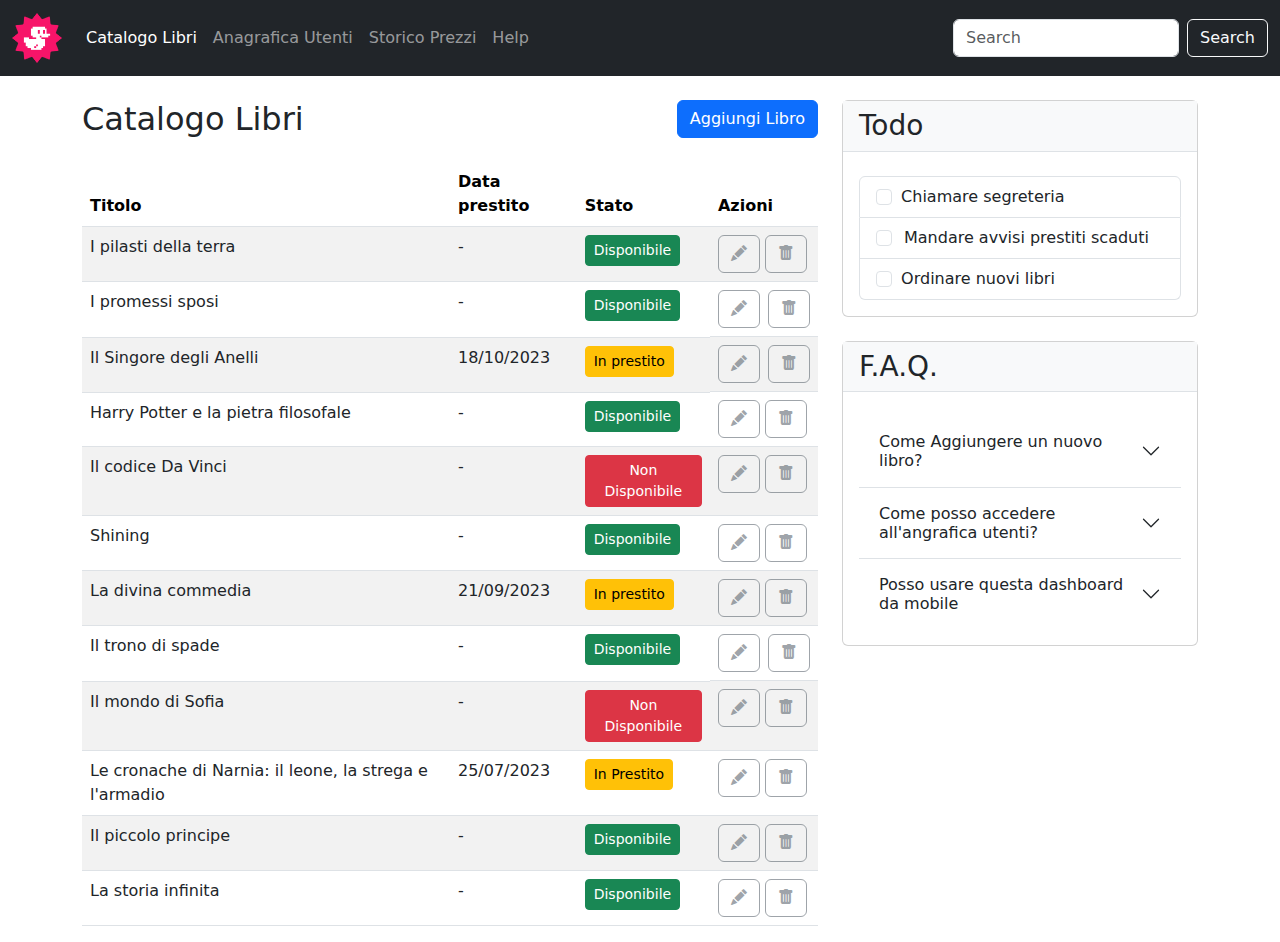
==== commit fa8c0d75: "refactor: refactored html-code" ====
--- a/index.html
+++ b/index.html
@@ -61,7 +61,7 @@
                 <div class="col-lg">
                     <section class="my-4">
                         <div class="d-flex justify-content-between">
-                            <h2 class="fw-normal">Catalogo Libri</h2>
+                            <h2 class="fw-normal mb-0">Catalogo Libri</h2>
                             <button type="button" class="btn btn-primary">Aggiungi Libro</button>
                         </div>
                     </section>
@@ -78,135 +78,135 @@
                         </thead>
                         <tbody class="fw-normal">
                             <tr>
-                                <th class="text-dark fw-normal w-50" scope="row">I pilasti della terra</th>
-                                <td class="d-none d-md-table-cell text-dark fw-normal">-</td>
-                                <td><button type="button" class="btn btn-sm btn-success">Disponibile</button></td>
-                                <td>
-                                    <button type="button" class="btn btn-outline-secondary" disabled><i
-                                            class="bi bi-pencil-fill"></i></button>
-                                    <button type="button" class="btn btn-outline-secondary" disabled><i
-                                            class="bi bi-trash-fill"></i></button>
-                                </td>
-                            </tr>
-                            <tr>
-                                <th class="text-dark fw-normal w-50" scope="row">I promessi sposi</th>
-                                <td class="d-none d-md-table-cell text-dark fw-normal">-</td>
-                                <td><button type="button" class="btn btn-sm btn-success">Disponibile</button></td>
-                                <td>
-                                    <button type="button" class="btn btn-outline-secondary" disabled><i
-                                            class="bi bi-pencil-fill"></i></button>
-                                    <button type="button" class="btn btn-outline-secondary" disabled><i
-                                            class="bi bi-trash-fill"></i></button>
-                                </td>
-                            </tr>
-                            <tr>
-                                <th class="text-dark fw-normal w-50" scope="row">Il Singore degli Anelli</th>
-                                <td class="d-none d-md-table-cell text-dark fw-normal">18/10/2023</td>
+                                <td class="text-dark w-50" scope="row">I pilasti della terra</td>
+                                <td class="d-none d-md-table-cell text-dark">-</td>
+                                <td><button type="button" class="btn btn-sm btn-success">Disponibile</button></td>
+                                <td class="text-nowrap">
+                                    <button type="button" class="btn btn-outline-secondary" disabled><i
+                                            class="bi bi-pencil-fill"></i></button>
+                                    <button type="button" class="btn btn-outline-secondary" disabled><i
+                                            class="bi bi-trash-fill"></i></button>
+                                </td>
+                            </tr>
+                            <tr>
+                                <td class="text-dark  w-50" scope="row">I promessi sposi</td>
+                                <td class="d-none d-md-table-cell text-dark">-</td>
+                                <td><button type="button" class="btn btn-sm btn-success">Disponibile</button></td>
+                                <td class="d-flex gap-2">
+                                    <button type="button" class="btn btn-outline-secondary" disabled><i
+                                            class="bi bi-pencil-fill"></i></button>
+                                    <button type="button" class="btn btn-outline-secondary" disabled><i
+                                            class="bi bi-trash-fill"></i></button>
+                                </td>
+                            </tr>
+                            <tr>
+                                <td class="text-dark w-50" scope="row">Il Singore degli Anelli</td>
+                                <td class="d-none d-md-table-cell text-dark">18/10/2023</td>
                                 <td><button type="button" class="btn btn-sm btn-warning">In prestito</button></td>
-                                <td>
-                                    <button type="button" class="btn btn-outline-secondary" disabled><i
-                                            class="bi bi-pencil-fill"></i></button>
-                                    <button type="button" class="btn btn-outline-secondary" disabled><i
-                                            class="bi bi-trash-fill"></i></button>
-                                </td>
-                            </tr>
-                            <tr>
-                                <th class="text-dark fw-normal w-50" scope="row">Harry Potter e la pietra filosofale
-                                </th>
-                                <td class="d-none d-md-table-cell text-dark fw-normal">-</td>
-                                <td><button type="button" class="btn btn-sm btn-success">Disponibile</button></td>
-                                <td>
-                                    <button type="button" class="btn btn-outline-secondary" disabled><i
-                                            class="bi bi-pencil-fill"></i></button>
-                                    <button type="button" class="btn btn-outline-secondary" disabled><i
-                                            class="bi bi-trash-fill"></i></button>
-                                </td>
-                            </tr>
-                            <tr>
-                                <th class="text-dark fw-normal w-50" scope="row">Il codice Da Vinci</th>
-                                <td class="d-none d-md-table-cell text-dark fw-normal">-</td>
+                                <td class="d-flex gap-2">
+                                    <button type="button" class="btn btn-outline-secondary" disabled><i
+                                            class="bi bi-pencil-fill"></i></button>
+                                    <button type="button" class="btn btn-outline-secondary" disabled><i
+                                            class="bi bi-trash-fill"></i></button>
+                                </td>
+                            </tr>
+                            <tr>
+                                <td class="text-dark w-50" scope="row">Harry Potter e la pietra filosofale
+                                </td>
+                                <td class="d-none d-md-table-cell text-dark">-</td>
+                                <td><button type="button" class="btn btn-sm btn-success">Disponibile</button></td>
+                                <td class="text-nowrap"">
+                                    <button type="button" class="btn btn-outline-secondary" disabled><i
+                                            class="bi bi-pencil-fill"></i></button>
+                                    <button type="button" class="btn btn-outline-secondary" disabled><i
+                                            class="bi bi-trash-fill"></i></button>
+                                </td>
+                            </tr>
+                            <tr>
+                                <td class="text-dark w-50" scope="row">Il codice Da Vinci</td>
+                                <td class="d-none d-md-table-cell text-dark">-</td>
                                 <td><button type="button" class="btn btn-sm btn-danger">Non Disponibile</button></td>
-                                <td>
-                                    <button type="button" class="btn btn-outline-secondary" disabled><i
-                                            class="bi bi-pencil-fill"></i></button>
-                                    <button type="button" class="btn btn-outline-secondary" disabled><i
-                                            class="bi bi-trash-fill"></i></button>
-                                </td>
-                            </tr>
-                            <tr>
-                                <th class="text-dark fw-normal w-50" scope="row">Shining</th>
-                                <td class="d-none d-md-table-cell text-dark fw-normal">-</td>
-                                <td><button type="button" class="btn btn-sm btn-success">Disponibile</button></td>
-                                <td>
-                                    <button type="button" class="btn btn-outline-secondary" disabled><i
-                                            class="bi bi-pencil-fill"></i></button>
-                                    <button type="button" class="btn btn-outline-secondary" disabled><i
-                                            class="bi bi-trash-fill"></i></button>
-                                </td>
-                            </tr>
-                            <tr>
-                                <th class="text-dark fw-normal w-50" scope="row">La divina commedia</th>
-                                <td class="d-none d-md-table-cell text-dark fw-normal">21/09/2023</td>
+                                <td class="text-nowrap"">
+                                    <button type="button" class="btn btn-outline-secondary" disabled><i
+                                            class="bi bi-pencil-fill"></i></button>
+                                    <button type="button" class="btn btn-outline-secondary" disabled><i
+                                            class="bi bi-trash-fill"></i></button>
+                                </td>
+                            </tr>
+                            <tr>
+                                <td class="text-dark w-50" scope="row">Shining</td>
+                                <td class="d-none d-md-table-cell text-dark">-</td>
+                                <td><button type="button" class="btn btn-sm btn-success">Disponibile</button></td>
+                                <td class="text-nowrap">
+                                    <button type="button" class="btn btn-outline-secondary" disabled><i
+                                            class="bi bi-pencil-fill"></i></button>
+                                    <button type="button" class="btn btn-outline-secondary" disabled><i
+                                            class="bi bi-trash-fill"></i></button>
+                                </td>
+                            </tr>
+                            <tr>
+                                <td class="text-dark w-50" scope="row">La divina commedia</td>
+                                <td class="d-none d-md-table-cell text-dark">21/09/2023</td>
                                 <td><button type="button" class="btn btn-sm btn-warning">In prestito</button></td>
-                                <td>
-                                    <button type="button" class="btn btn-outline-secondary" disabled><i
-                                            class="bi bi-pencil-fill"></i></button>
-                                    <button type="button" class="btn btn-outline-secondary" disabled><i
-                                            class="bi bi-trash-fill"></i></button>
-                                </td>
-                            </tr>
-                            <tr>
-                                <th class="text-dark fw-normal w-50" scope="row">Il trono di spade</th>
-                                <td class="d-none d-md-table-cell text-dark fw-normal">-</td>
-                                <td><button type="button" class="btn btn-sm btn-success">Disponibile</button></td>
-                                <td>
-                                    <button type="button" class="btn btn-outline-secondary" disabled><i
-                                            class="bi bi-pencil-fill"></i></button>
-                                    <button type="button" class="btn btn-outline-secondary" disabled><i
-                                            class="bi bi-trash-fill"></i></button>
-                                </td>
-                            </tr>
-                            <tr>
-                                <th class="text-dark fw-normal w-50" scope="row">Il mondo di Sofia</th>
-                                <td class="d-none d-md-table-cell text-dark fw-normal">-</td>
+                                <td class="text-nowrap"> 
+                                    <button type="button" class="btn btn-outline-secondary" disabled><i
+                                            class="bi bi-pencil-fill"></i></button>
+                                    <button type="button" class="btn btn-outline-secondary" disabled><i
+                                            class="bi bi-trash-fill"></i></button>
+                                </td>
+                            </tr>
+                            <tr>
+                                <td class="text-dark w-50" scope="row">Il trono di spade</td>
+                                <td class="d-none d-md-table-cell text-dark">-</td>
+                                <td><button type="button" class="btn btn-sm btn-success">Disponibile</button></td>
+                                <td class="d-flex gap-2">
+                                    <button type="button" class="btn btn-outline-secondary" disabled><i
+                                            class="bi bi-pencil-fill"></i></button>
+                                    <button type="button" class="btn btn-outline-secondary" disabled><i
+                                            class="bi bi-trash-fill"></i></button>
+                                </td>
+                            </tr>
+                            <tr>
+                                <td class="text-dark w-50" scope="row">Il mondo di Sofia</td>
+                                <td class="d-none d-md-table-cell text-dark">-</td>
                                 <td><button type="button" class="btn btn-sm btn-danger">Non Disponibile</button></td>
-                                <td>
-                                    <button type="button" class="btn btn-outline-secondary" disabled><i
-                                            class="bi bi-pencil-fill"></i></button>
-                                    <button type="button" class="btn btn-outline-secondary" disabled><i
-                                            class="bi bi-trash-fill"></i></button>
-                                </td>
-                            </tr>
-                            <tr>
-                                <th class="text-dark fw-normal w-50" scope="row">Le cronache di Narnia: il leone, la
+                                <td class="text-nowrap">
+                                    <button type="button" class="btn btn-outline-secondary" disabled><i
+                                            class="bi bi-pencil-fill"></i></button>
+                                    <button type="button" class="btn btn-outline-secondary" disabled><i
+                                            class="bi bi-trash-fill"></i></button>
+                                </td>
+                            </tr>
+                            <tr>
+                                <td class="text-dark w-50" scope="row">Le cronache di Narnia: il leone, la
                                     strega
                                     e
-                                    l'armadio</th>
-                                <td class="d-none d-md-table-cell text-dark fw-normal">25/07/2023</td>
+                                    l'armadio</td>
+                                <td class="d-none d-md-table-cell text-dark">25/07/2023</td>
                                 <td><button type="button" class="btn btn-sm btn-warning">In Prestito</button></td>
-                                <td>
-                                    <button type="button" class="btn btn-outline-secondary" disabled><i
-                                            class="bi bi-pencil-fill"></i></button>
-                                    <button type="button" class="btn btn-outline-secondary" disabled><i
-                                            class="bi bi-trash-fill"></i></button>
-                                </td>
-                            </tr>
-                            <tr>
-                                <th class="text-dark fw-normal w-50" scope="row">Il piccolo principe</th>
-                                <td class="d-none d-md-table-cell text-dark fw-normal">-</td>
-                                <td><button type="button" class="btn btn-sm btn-success">Disponibile</button></td>
-                                <td>
-                                    <button type="button" class="btn btn-outline-secondary" disabled><i
-                                            class="bi bi-pencil-fill"></i></button>
-                                    <button type="button" class="btn btn-outline-secondary" disabled><i
-                                            class="bi bi-trash-fill"></i></button>
-                                </td>
-                            </tr>
-                            <tr>
-                                <th class="text-dark fw-normal w-50" scope="row">La storia infinita</th>
-                                <td class="d-none d-md-table-cell text-dark fw-normal">-</td>
-                                <td><button type="button" class="btn btn-sm btn-success">Disponibile</button></td>
-                                <td>
+                                <td class="text-nowrap">
+                                    <button type="button" class="btn btn-outline-secondary" disabled><i
+                                            class="bi bi-pencil-fill"></i></button>
+                                    <button type="button" class="btn btn-outline-secondary" disabled><i
+                                            class="bi bi-trash-fill"></i></button>
+                                </td>
+                            </tr>
+                            <tr>
+                                <td class="text-dark w-50" scope="row">Il piccolo principe</td>
+                                <td class="d-none d-md-table-cell text-dark">-</td>
+                                <td><button type="button" class="btn btn-sm btn-success">Disponibile</button></td>
+                                <td class="text-nowrap">
+                                    <button type="button" class="btn btn-outline-secondary" disabled><i
+                                            class="bi bi-pencil-fill"></i></button>
+                                    <button type="button" class="btn btn-outline-secondary" disabled><i
+                                            class="bi bi-trash-fill"></i></button>
+                                </td>
+                            </tr>
+                            <tr>
+                                <td class="text-dark w-50" scope="row">La storia infinita</td>
+                                <td class="d-none d-md-table-cell text-dark">-</td>
+                                <td><button type="button" class="btn btn-sm btn-success">Disponibile</button></td>
+                                <td class="text-nowrap">
                                     <button type="button" class="btn btn-outline-secondary" disabled><i
                                             class="bi bi-pencil-fill"></i></button>
                                     <button type="button" class="btn btn-outline-secondary" disabled><i
@@ -230,7 +230,7 @@
                                             id="firstCheckbox">
                                         <label class="form-check-label" for="firstCheckbox">Chiamare segreteria</label>
                                     </li>
-                                    <li class="list-group-item">
+                                    <li class="list-group-item d-flex gap-2">
                                         <input class="form-check-input me-1" type="checkbox" value=""
                                             id="secondCheckbox">
                                         <label class="form-check-label" for="secondCheckbox">Mandare avvisi prestiti
